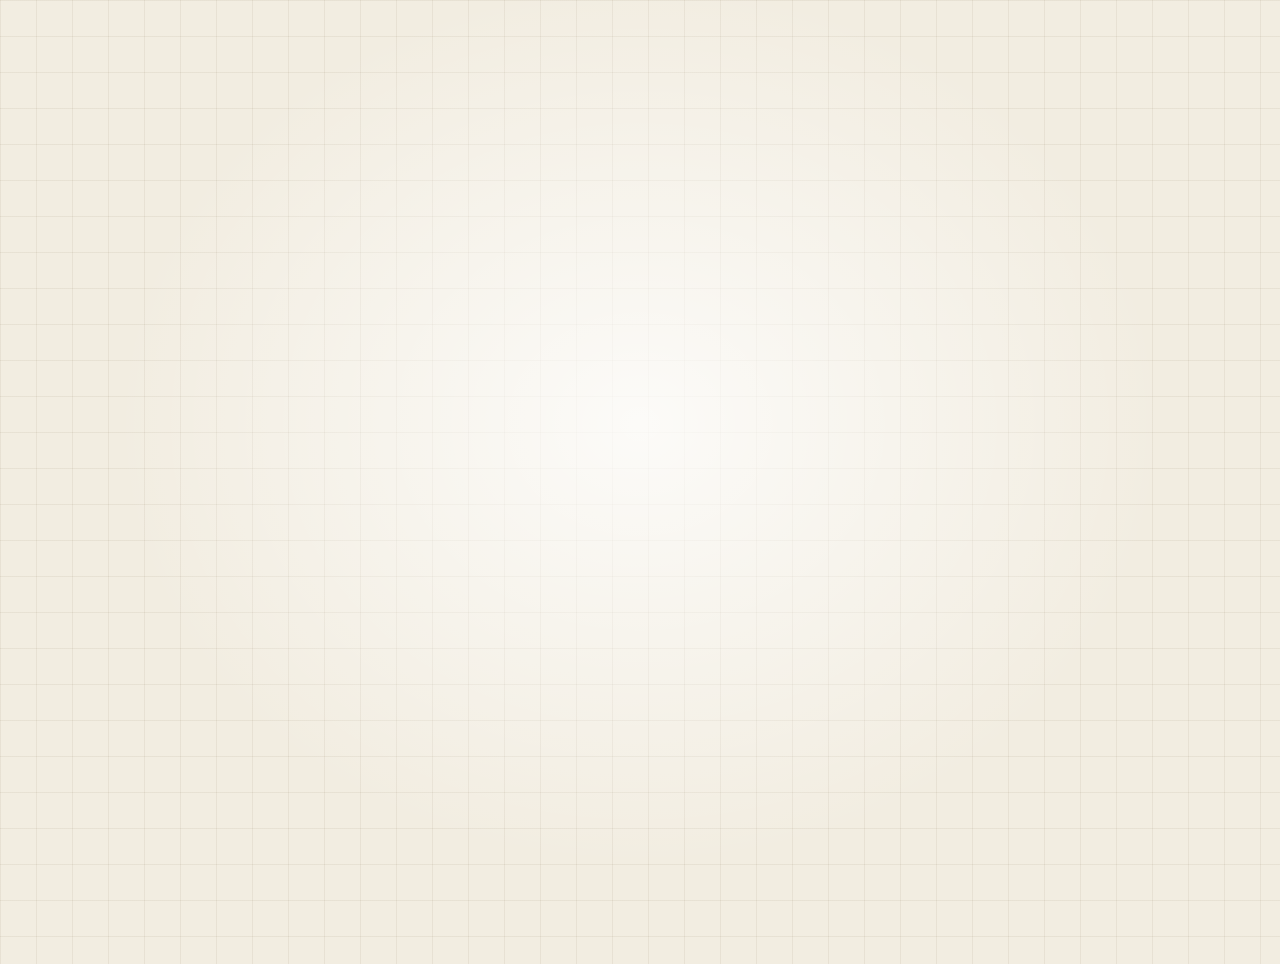
==== Home.html @ 052ce3ae "Adding home page and a button to navigate into it in the welcome page" ====
<!DOCTYPE html>
<html lang="en">
<head>
    <meta charset="UTF-8">
    <meta name="viewport" content="width=device-width, initial-scale=1.0">
    <title>Home</title>
    <link rel="stylesheet" href="style.css">
</head>
<body>
    
</body>
</html>
---- style.css ----
body {
  display: grid;
  min-height: 100vh;
  margin: 0;
  padding: 2rem;
  color: #29271f;
  background-color: #f2ede1;
  background-image:
    radial-gradient(ellipse at 50% 44%, rgb(255 255 255 / 78%), transparent 58%),
    linear-gradient(rgb(111 93 61 / 8%) 1px, transparent 1px),
    linear-gradient(90deg, rgb(111 93 61 / 8%) 1px, transparent 1px);
  background-size: auto, 36px 36px, 36px 36px;
}

.welcome {
  position: relative;
  text-align: center;
  font-family: Georgia, "Times New Roman", serif;
  font-size: xx-large;
  font-weight: 700;
  line-height: 1.04;
  letter-spacing: -0.055em;
  text-wrap: balance;
  animation: arrive 700ms ease-out both;
}
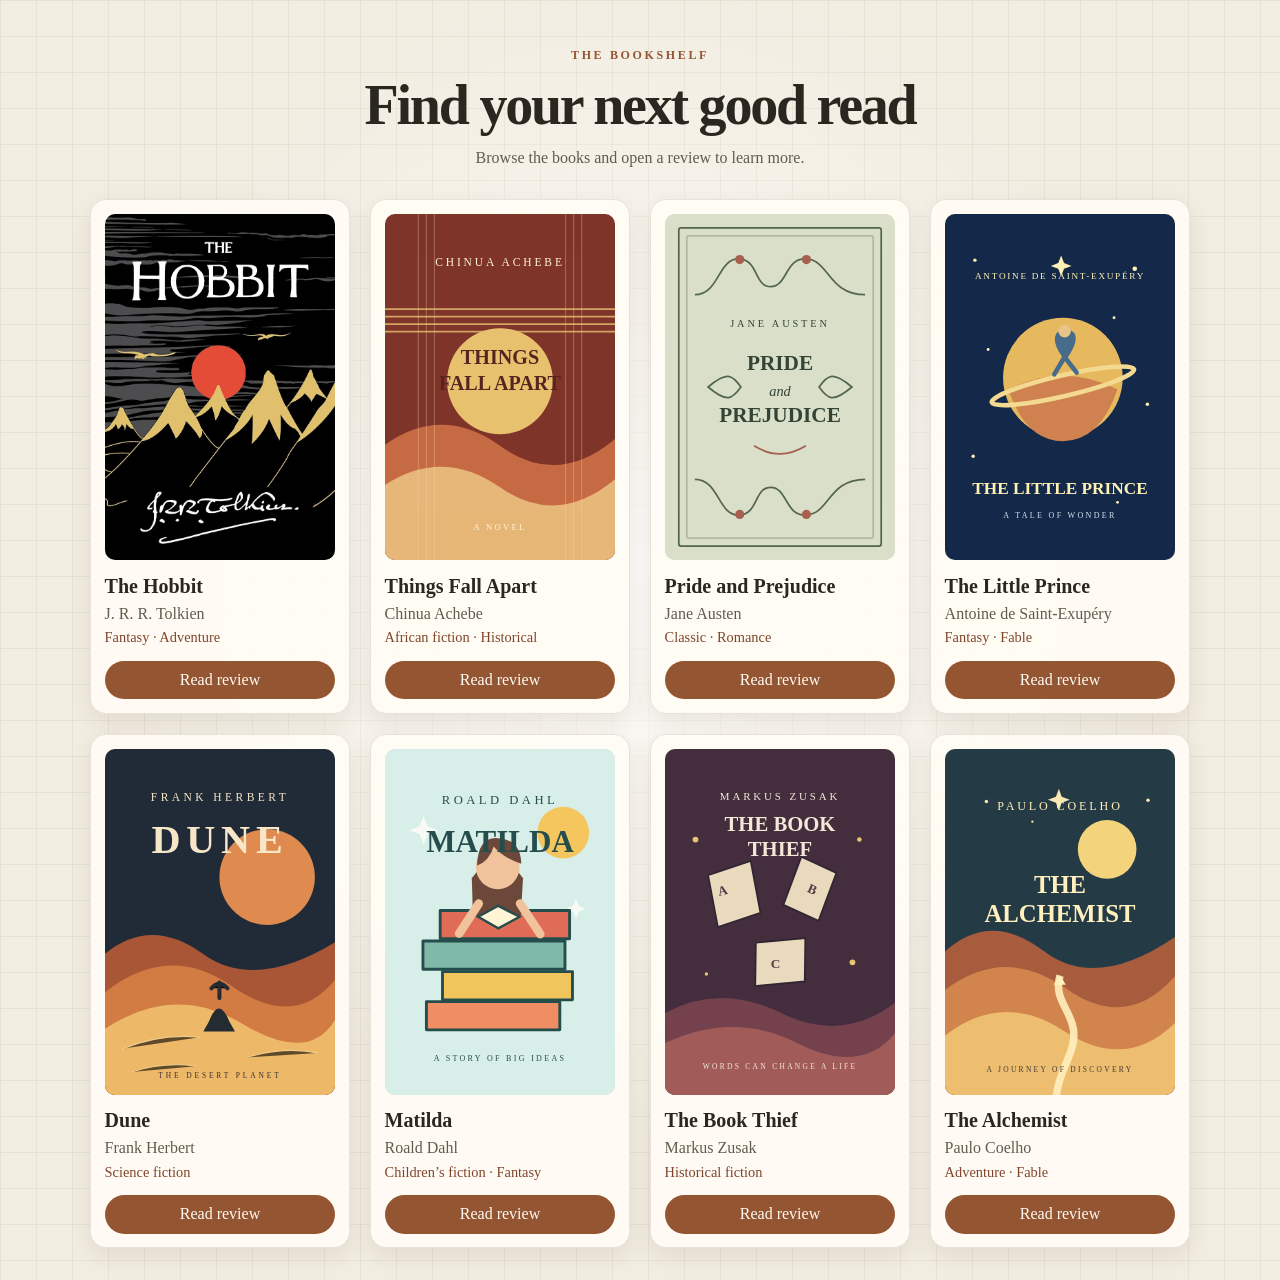
==== commit a9ab386d: "Adding book cards" ====
--- a/Home.html
+++ b/Home.html
@@ -7,6 +7,78 @@
     <link rel="stylesheet" href="style.css">
 </head>
 <body>
-    
+  <main class="home-page">
+    <header class="page-heading">
+      <p class="eyebrow">THE BOOKSHELF</p>
+      <h1>Find your next good read</h1>
+      <p>Browse the books and open a review to learn more.</p>
+    </header>
+
+    <section class="book-grid" aria-label="Books">
+      <article class="book-card">
+        <img src="hobbit.jpg" alt="Illustrated cover for The Hobbit" loading="lazy">
+        <h2>The Hobbit</h2>
+        <p class="book-author">J. R. R. Tolkien</p>
+        <p class="book-genre">Fantasy · Adventure</p>
+        <a class="review-link" href="reviews.html#the-hobbit">Read review</a>
+      </article>
+
+      <article class="book-card">
+        <img src="things-fall-apart.svg" alt="Illustrated cover for Things Fall Apart" loading="lazy">
+        <h2>Things Fall Apart</h2>
+        <p class="book-author">Chinua Achebe</p>
+        <p class="book-genre">African fiction · Historical</p>
+        <a class="review-link" href="reviews.html#things-fall-apart">Read review</a>
+      </article>
+
+      <article class="book-card">
+        <img src="pride-and-prejudice.svg" alt="Illustrated cover for Pride and Prejudice" loading="lazy">
+        <h2>Pride and Prejudice</h2>
+        <p class="book-author">Jane Austen</p>
+        <p class="book-genre">Classic · Romance</p>
+        <a class="review-link" href="reviews.html#pride-and-prejudice">Read review</a>
+      </article>
+
+      <article class="book-card">
+        <img src="the-little-prince.svg" alt="Illustrated cover for The Little Prince" loading="lazy">
+        <h2>The Little Prince</h2>
+        <p class="book-author">Antoine de Saint-Exupéry</p>
+        <p class="book-genre">Fantasy · Fable</p>
+        <a class="review-link" href="reviews.html#the-little-prince">Read review</a>
+      </article>
+
+      <article class="book-card">
+        <img src="dune.svg" alt="Illustrated cover for Dune" loading="lazy">
+        <h2>Dune</h2>
+        <p class="book-author">Frank Herbert</p>
+        <p class="book-genre">Science fiction</p>
+        <a class="review-link" href="reviews.html#dune">Read review</a>
+      </article>
+
+      <article class="book-card">
+        <img src="matilda.svg" alt="Illustrated cover for Matilda" loading="lazy">
+        <h2>Matilda</h2>
+        <p class="book-author">Roald Dahl</p>
+        <p class="book-genre">Children’s fiction · Fantasy</p>
+        <a class="review-link" href="reviews.html#matilda">Read review</a>
+      </article>
+
+      <article class="book-card">
+        <img src="the-book-thief.svg" alt="Illustrated cover for The Book Thief" loading="lazy">
+        <h2>The Book Thief</h2>
+        <p class="book-author">Markus Zusak</p>
+        <p class="book-genre">Historical fiction</p>
+        <a class="review-link" href="reviews.html#the-book-thief">Read review</a>
+      </article>
+
+      <article class="book-card">
+        <img src="the-alchemist.svg" alt="Illustrated cover for The Alchemist" loading="lazy">
+        <h2>The Alchemist</h2>
+        <p class="book-author">Paulo Coelho</p>
+        <p class="book-genre">Adventure · Fable</p>
+        <a class="review-link" href="reviews.html#the-alchemist">Read review</a>
+      </article>
+    </section>
+  </main>
 </body>
-</html>+</html>
--- a/style.css
+++ b/style.css
@@ -24,3 +24,129 @@
   animation: arrive 700ms ease-out both;
 }
 
+#continue {
+  justify-self: center;
+  width: 7.5rem;
+  height: 7.5rem;
+  padding: 2%;
+  border-radius: 8px;
+  border: 1px solid black;
+  border-radius: 33px;
+  color: white;
+  background: burlywood;
+  box-shadow: 0px 14px 54px skyblue;
+  font: Georgia, "Times New Roman", serif;
+  letter-spacing: 0.02em;
+}
+
+.home-page {
+  width: min(100%, 1100px);
+  margin: 0 auto;
+}
+
+.page-heading {
+  margin: 1rem 0 2rem;
+  text-align: center;
+}
+
+.page-heading .eyebrow {
+  margin-bottom: 0.6rem;
+  color: #945533;
+  font-size: 0.75rem;
+  font-weight: 700;
+  letter-spacing: 0.22em;
+}
+
+.page-heading h1 {
+  margin: 0;
+  font-family: Georgia, "Times New Roman", serif;
+  font-size: clamp(2rem, 5vw, 3.5rem);
+  letter-spacing: -0.04em;
+}
+
+.page-heading > p:last-child {
+  margin: 0.8rem 0 0;
+  color: #625c4d;
+}
+
+.book-grid {
+  display: grid;
+  grid-template-columns: repeat(auto-fit, minmax(210px, 1fr));
+  gap: 1.25rem;
+}
+
+.book-card {
+  display: flex;
+  flex-direction: column;
+  overflow: hidden;
+  padding: 0.85rem;
+  border: 1px solid rgb(93 75 48 / 14%);
+  border-radius: 16px;
+  background: rgb(255 252 245 / 94%);
+  box-shadow: 0 8px 22px rgb(69 44 26 / 9%);
+}
+
+.book-card img {
+  display: block;
+  width: 100%;
+  aspect-ratio: 2 / 3;
+  border-radius: 10px;
+  background: #e7deca;
+  object-fit: cover;
+}
+
+.book-card h2 {
+  margin: 0.9rem 0 0.25rem;
+  font-family: Georgia, "Times New Roman", serif;
+  font-size: 1.25rem;
+}
+
+.book-card p {
+  margin: 0.2rem 0;
+}
+
+.book-author {
+  color: #625c4d;
+}
+
+.book-genre {
+  margin-bottom: 0.9rem !important;
+  color: #7f452c;
+  font-size: 0.9rem;
+}
+
+.review-link {
+  display: inline-block;
+  margin-top: auto;
+  padding: 0.65rem 0.85rem;
+  border-radius: 999px;
+  color: #fffaf1;
+  background: #945533;
+  text-align: center;
+  text-decoration: none;
+}
+
+.review-link:hover {
+  background: #7f452c;
+}
+
+.review-link:focus-visible {
+  outline: 3px solid #c58751;
+  outline-offset: 3px;
+}
+
+@media (max-width: 520px) {
+  .book-grid {
+    grid-template-columns: repeat(2, minmax(0, 1fr));
+    gap: 0.8rem;
+  }
+
+  .book-card {
+    padding: 0.65rem;
+  }
+
+  .book-card h2 {
+    font-size: 1.05rem;
+  }
+}
+
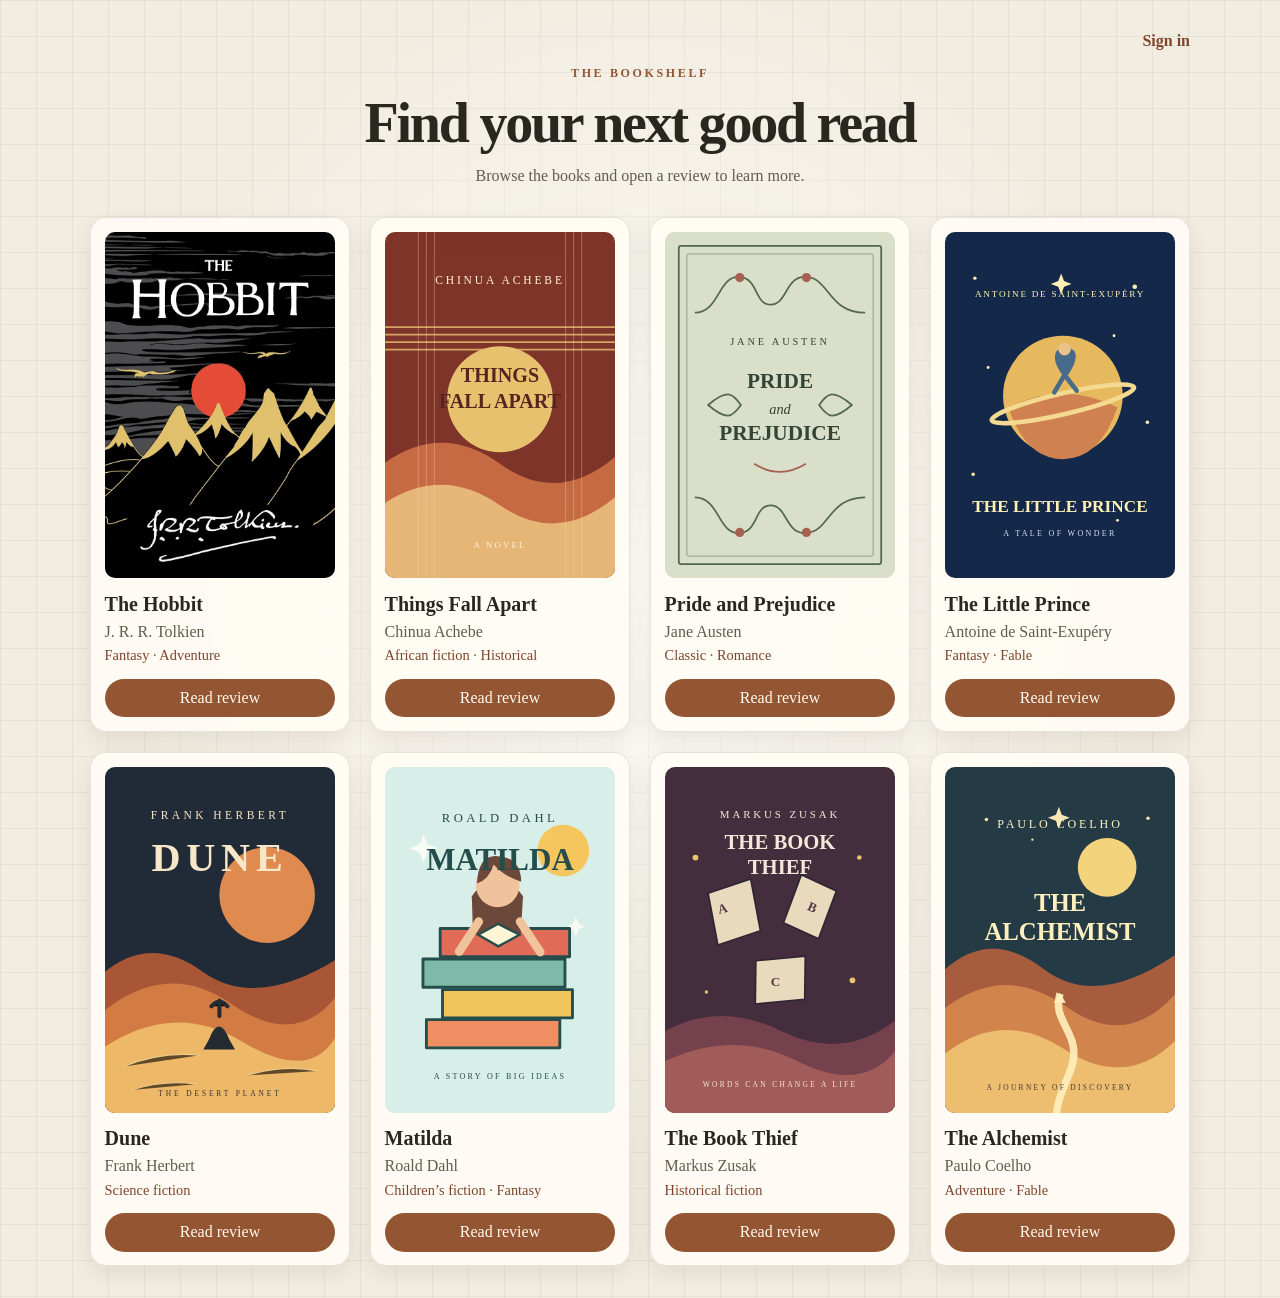
==== commit 9b5bce57: "Editting the signin page" ====
--- a/Home.html
+++ b/Home.html
@@ -8,77 +8,19 @@
 </head>
 <body>
   <main class="home-page">
+    <nav class="home-nav" aria-label="Account">
+      <a class="auth-nav-link" href="signin.html">Sign in</a>
+    </nav>
+
     <header class="page-heading">
       <p class="eyebrow">THE BOOKSHELF</p>
       <h1>Find your next good read</h1>
       <p>Browse the books and open a review to learn more.</p>
     </header>
 
-    <section class="book-grid" aria-label="Books">
-      <article class="book-card">
-        <img src="hobbit.jpg" alt="Illustrated cover for The Hobbit" loading="lazy">
-        <h2>The Hobbit</h2>
-        <p class="book-author">J. R. R. Tolkien</p>
-        <p class="book-genre">Fantasy · Adventure</p>
-        <a class="review-link" href="reviews.html#the-hobbit">Read review</a>
-      </article>
+    <section id="book-grid" class="book-grid" aria-label="Books"></section>
+  </main>
 
-      <article class="book-card">
-        <img src="things-fall-apart.svg" alt="Illustrated cover for Things Fall Apart" loading="lazy">
-        <h2>Things Fall Apart</h2>
-        <p class="book-author">Chinua Achebe</p>
-        <p class="book-genre">African fiction · Historical</p>
-        <a class="review-link" href="reviews.html#things-fall-apart">Read review</a>
-      </article>
-
-      <article class="book-card">
-        <img src="pride-and-prejudice.svg" alt="Illustrated cover for Pride and Prejudice" loading="lazy">
-        <h2>Pride and Prejudice</h2>
-        <p class="book-author">Jane Austen</p>
-        <p class="book-genre">Classic · Romance</p>
-        <a class="review-link" href="reviews.html#pride-and-prejudice">Read review</a>
-      </article>
-
-      <article class="book-card">
-        <img src="the-little-prince.svg" alt="Illustrated cover for The Little Prince" loading="lazy">
-        <h2>The Little Prince</h2>
-        <p class="book-author">Antoine de Saint-Exupéry</p>
-        <p class="book-genre">Fantasy · Fable</p>
-        <a class="review-link" href="reviews.html#the-little-prince">Read review</a>
-      </article>
-
-      <article class="book-card">
-        <img src="dune.svg" alt="Illustrated cover for Dune" loading="lazy">
-        <h2>Dune</h2>
-        <p class="book-author">Frank Herbert</p>
-        <p class="book-genre">Science fiction</p>
-        <a class="review-link" href="reviews.html#dune">Read review</a>
-      </article>
-
-      <article class="book-card">
-        <img src="matilda.svg" alt="Illustrated cover for Matilda" loading="lazy">
-        <h2>Matilda</h2>
-        <p class="book-author">Roald Dahl</p>
-        <p class="book-genre">Children’s fiction · Fantasy</p>
-        <a class="review-link" href="reviews.html#matilda">Read review</a>
-      </article>
-
-      <article class="book-card">
-        <img src="the-book-thief.svg" alt="Illustrated cover for The Book Thief" loading="lazy">
-        <h2>The Book Thief</h2>
-        <p class="book-author">Markus Zusak</p>
-        <p class="book-genre">Historical fiction</p>
-        <a class="review-link" href="reviews.html#the-book-thief">Read review</a>
-      </article>
-
-      <article class="book-card">
-        <img src="the-alchemist.svg" alt="Illustrated cover for The Alchemist" loading="lazy">
-        <h2>The Alchemist</h2>
-        <p class="book-author">Paulo Coelho</p>
-        <p class="book-genre">Adventure · Fable</p>
-        <a class="review-link" href="reviews.html#the-alchemist">Read review</a>
-      </article>
-    </section>
-  </main>
+<script src="script.js" defer></script>
 </body>
 </html>
--- a/style.css
+++ b/style.css
@@ -69,6 +69,129 @@
   color: #625c4d;
 }
 
+.home-nav {
+  display: flex;
+  justify-content: flex-end;
+  margin-bottom: 0.5rem;
+}
+
+.auth-nav-link,
+.back-link {
+  color: #7f452c;
+  font-weight: 700;
+  text-decoration: none;
+}
+
+.auth-nav-link:hover,
+.back-link:hover,
+.auth-switch a:hover {
+  text-decoration: underline;
+}
+
+.auth-page {
+  width: min(100%, 440px);
+  margin: auto;
+}
+
+.back-link {
+  display: inline-block;
+  margin: 0 0 1rem 0.25rem;
+}
+
+.auth-card {
+  padding: clamp(1.5rem, 6vw, 2.5rem);
+  border: 1px solid rgb(93 75 48 / 14%);
+  border-radius: 20px;
+  background: rgb(255 252 245 / 96%);
+  box-shadow: 0 14px 36px rgb(69 44 26 / 12%);
+}
+
+.auth-eyebrow {
+  margin: 0 0 0.7rem;
+  color: #945533;
+  font-size: 0.75rem;
+  font-weight: 700;
+  letter-spacing: 0.2em;
+}
+
+.auth-card h1 {
+  margin: 0;
+  font-family: Georgia, "Times New Roman", serif;
+  font-size: clamp(2rem, 7vw, 2.75rem);
+  letter-spacing: -0.04em;
+}
+
+.auth-intro {
+  margin: 0.65rem 0 1.75rem;
+  color: #625c4d;
+}
+
+.auth-form {
+  display: grid;
+  gap: 0.6rem;
+}
+
+.auth-form label {
+  margin-top: 0.35rem;
+  font-weight: 700;
+}
+
+.auth-form input {
+  width: 100%;
+  min-height: 2.8rem;
+  padding: 0.7rem 0.8rem;
+  border: 1px solid #c8bdab;
+  border-radius: 9px;
+  color: #29271f;
+  background: #fffdf8;
+  font: inherit;
+}
+
+.auth-form input:focus-visible {
+  outline: 3px solid rgb(197 135 81 / 55%);
+  border-color: #945533;
+}
+
+.auth-submit {
+  min-height: 2.9rem;
+  margin-top: 0.9rem;
+  border: 0;
+  border-radius: 999px;
+  color: #fffaf1;
+  background: #945533;
+  font: 700 1rem Georgia, "Times New Roman", serif;
+  cursor: pointer;
+  transition: background-color 180ms ease, transform 180ms ease;
+}
+
+.auth-submit:hover {
+  background: #7f452c;
+  transform: translateY(-2px);
+}
+
+.auth-submit:focus-visible {
+  outline: 3px solid #c58751;
+  outline-offset: 3px;
+}
+
+.auth-message {
+  min-height: 1.3em;
+  margin: 0.2rem 0 0;
+  color: #7f452c;
+  font-size: 0.9rem;
+}
+
+.auth-switch {
+  margin: 1.5rem 0 0;
+  color: #625c4d;
+  text-align: center;
+}
+
+.auth-switch a {
+  color: #7f452c;
+  font-weight: 700;
+}
+
 .book-grid {
   display: grid;
   grid-template-columns: repeat(auto-fit, minmax(210px, 1fr));
